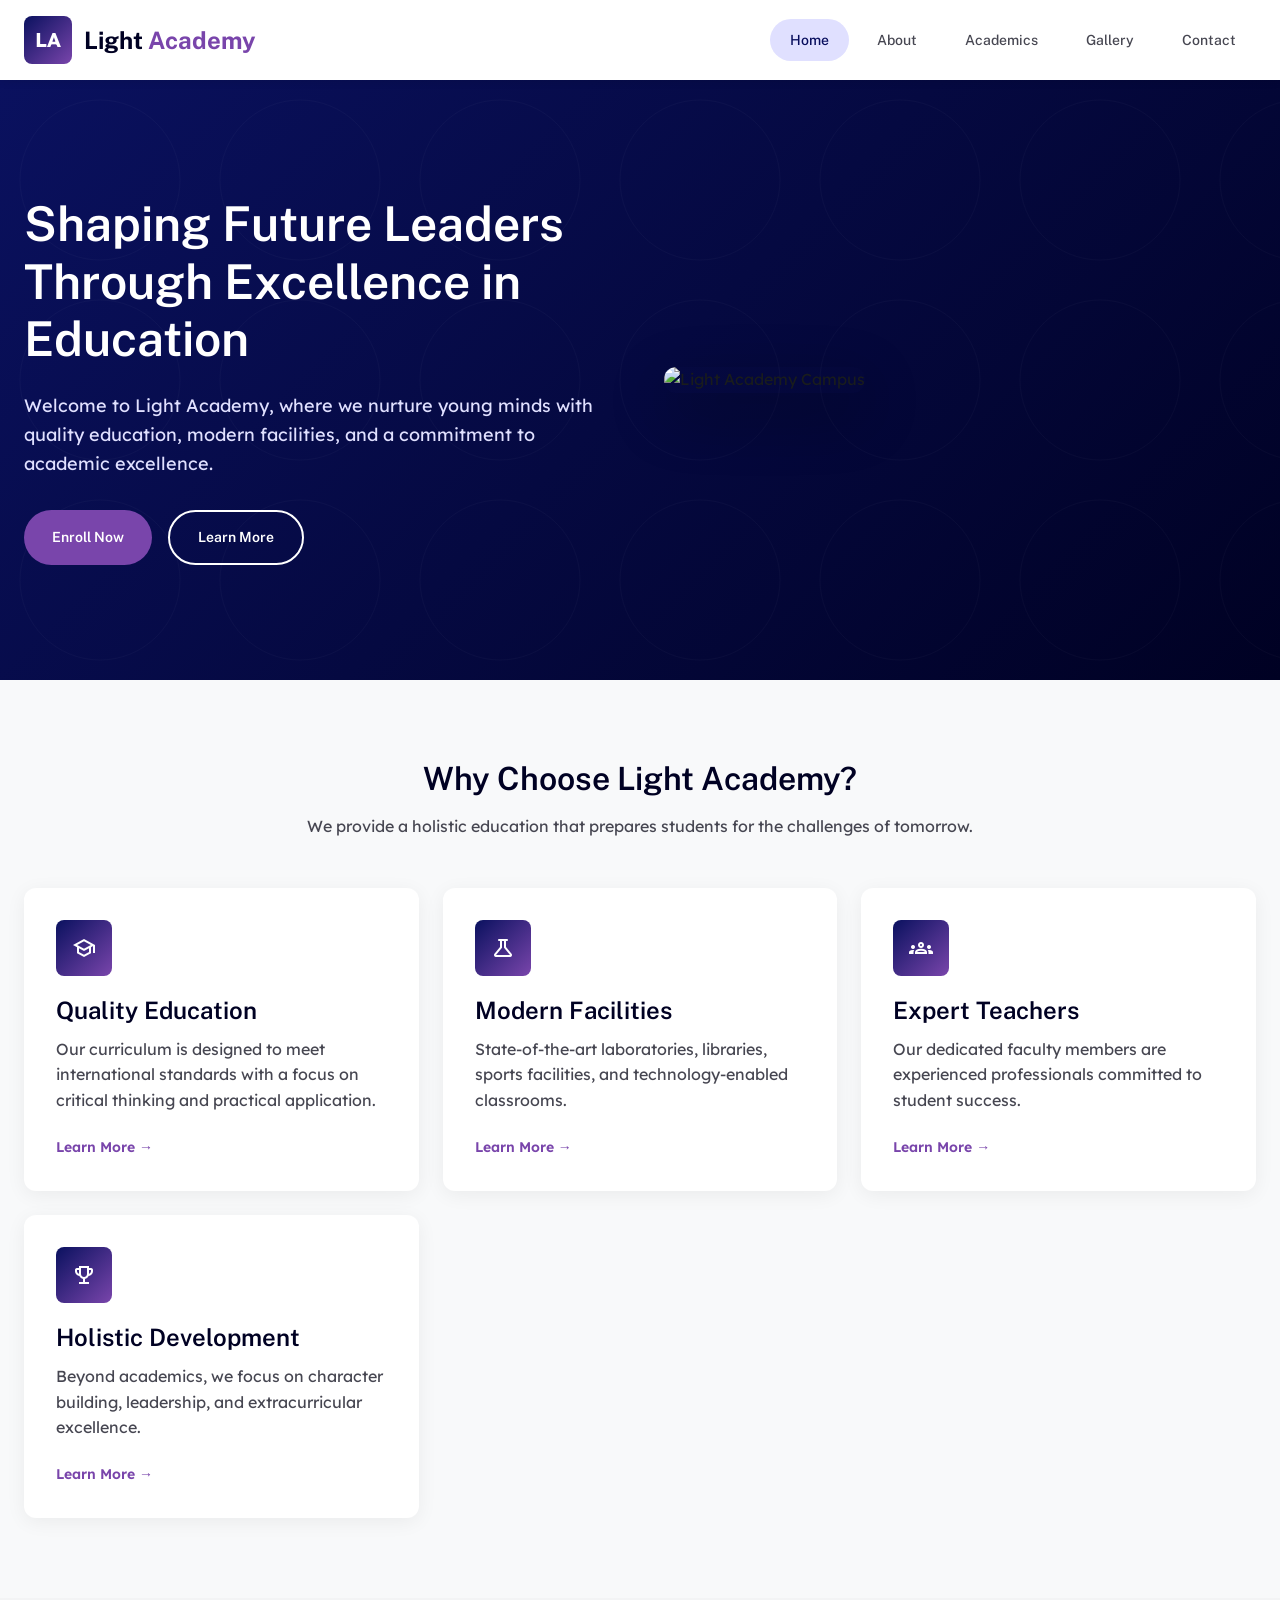
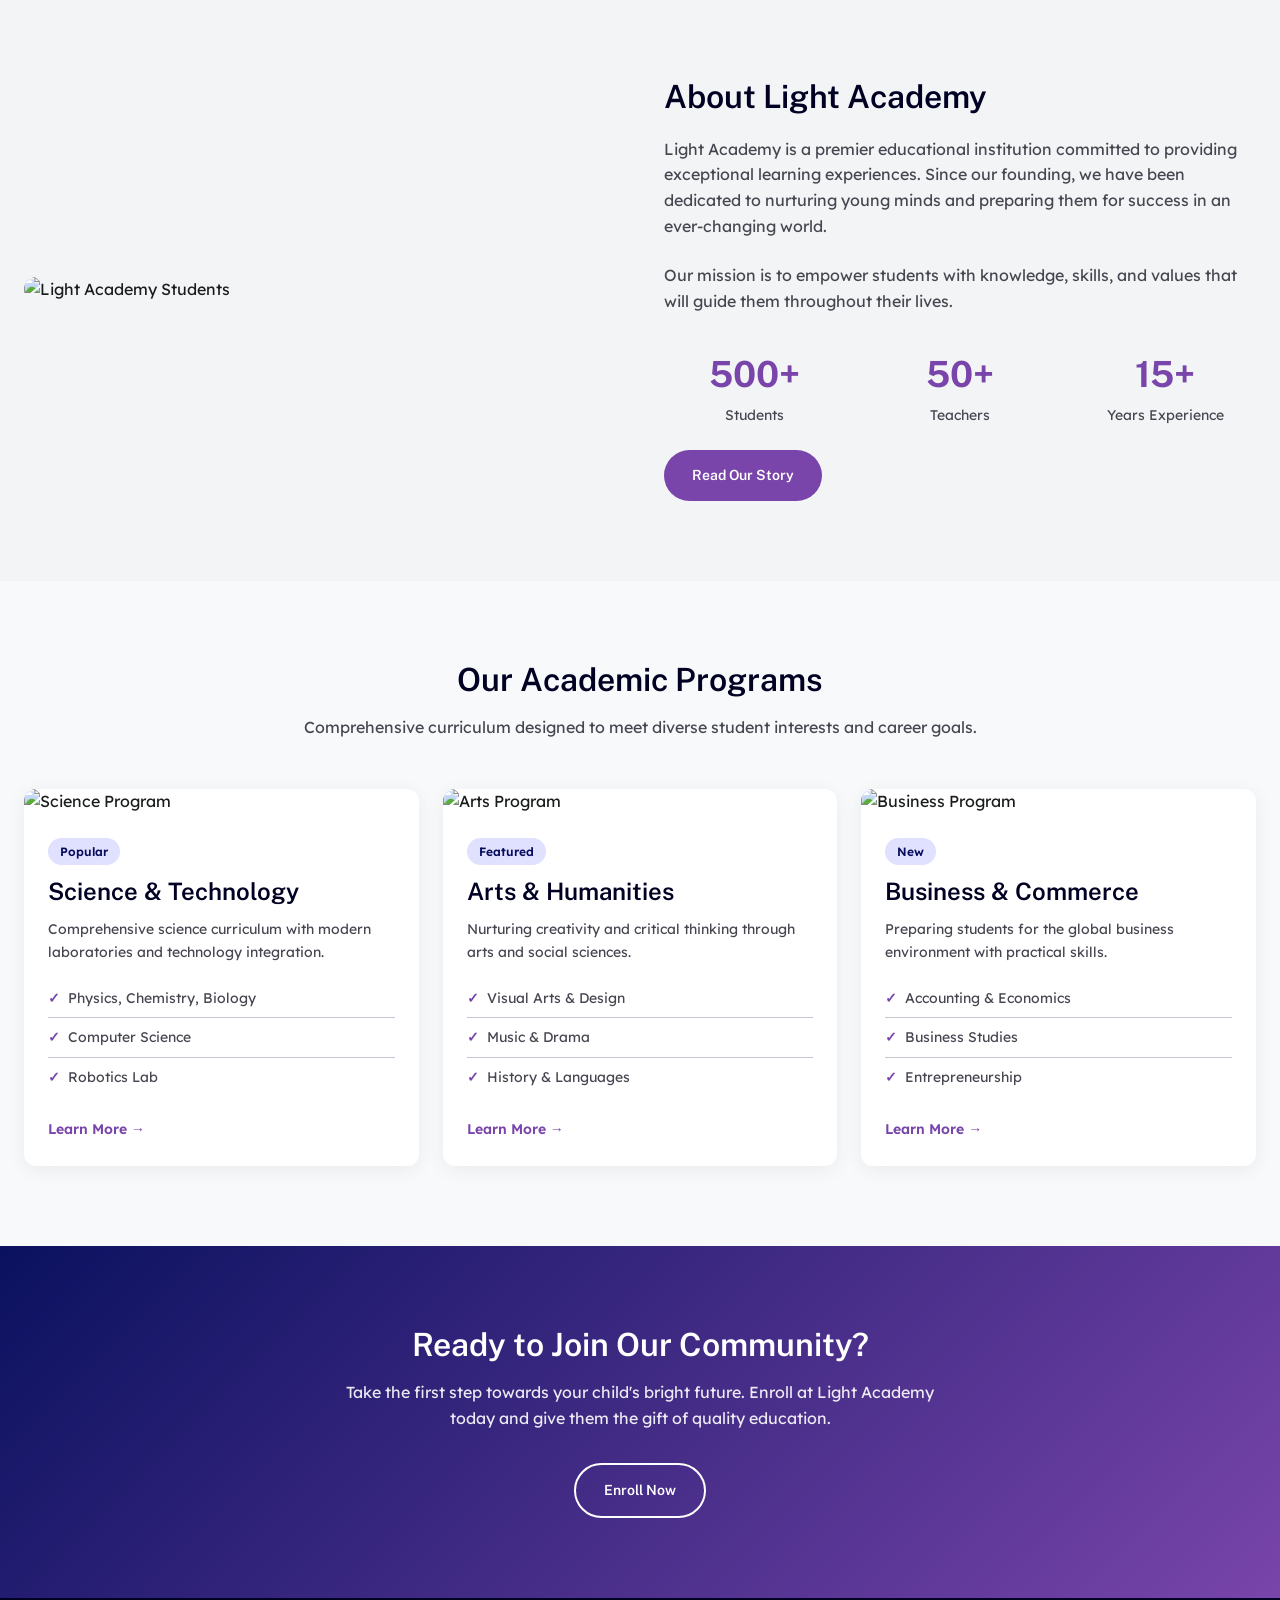
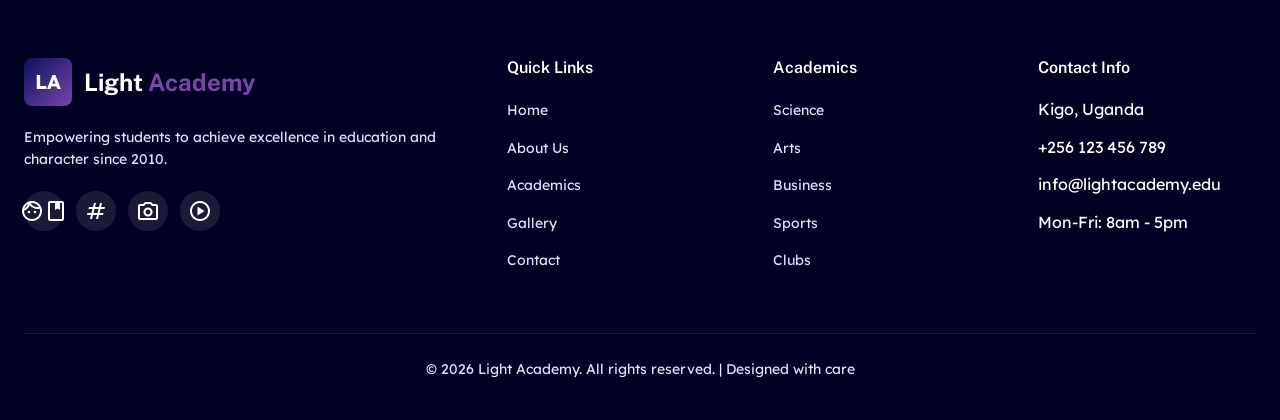
==== index.html @ 8215b7bc "Initial commit - Light Academy website" ====
<!DOCTYPE html>
<html lang="en">
<head>
    <meta charset="UTF-8">
    <meta name="viewport" content="width=device-width, initial-scale=1.0">
    <title>Light Academy - Home | Excellence in Education</title>
    <meta name="description" content="Light Academy - A premier secondary school providing quality education with modern facilities and expert teachers.">
    
    <!-- Fonts -->
    <link rel="preconnect" href="https://fonts.googleapis.com">
    <link rel="preconnect" href="https://fonts.gstatic.com" crossorigin>
    <link href="https://fonts.googleapis.com/css2?family=Public+Sans:wght@400;500;600;700;800;900&family=Lexend:wght@300;400;500;600&display=swap" rel="stylesheet">
    <link href="https://fonts.googleapis.com/css2?family=Material+Symbols+Outlined:wght,FILL@100..700,0..1&display=swap" rel="stylesheet">
    
    <!-- Styles -->
    <link rel="stylesheet" href="css/styles.css">
</head>
<body>
    <!-- Header -->
    <header class="header">
        <div class="header-container">
            <a href="index.html" class="logo">
                <div class="logo-icon">LA</div>
                <div class="logo-text">Light <span>Academy</span></div>
            </a>
            
            <nav>
                <ul class="nav-menu">
                    <li class="nav-item"><a href="index.html" class="nav-link active">Home</a></li>
                    <li class="nav-item"><a href="about.html" class="nav-link">About</a></li>
                    <li class="nav-item"><a href="academics.html" class="nav-link">Academics</a></li>
                    <li class="nav-item"><a href="gallery.html" class="nav-link">Gallery</a></li>
                    <li class="nav-item"><a href="contact.html" class="nav-link">Contact</a></li>
                </ul>
            </nav>
            
            <div class="menu-toggle">
                <span></span>
                <span></span>
                <span></span>
            </div>
        </div>
    </header>

    <!-- Hero Section -->
    <section class="hero">
        <div class="hero-content">
            <div class="hero-text">
                <h1>Shaping Future Leaders Through Excellence in Education</h1>
                <p>Welcome to Light Academy, where we nurture young minds with quality education, modern facilities, and a commitment to academic excellence.</p>
                <div class="hero-buttons">
                    <a href="contact.html" class="btn btn-primary">Enroll Now</a>
                    <a href="about.html" class="btn btn-secondary">Learn More</a>
                </div>
            </div>
            <div class="hero-image">
                <img src="https://images.unsplash.com/photo-1523050854058-8df90110c9f1?w=600&h=400&fit=crop" alt="Light Academy Campus">
            </div>
        </div>
    </section>

    <!-- Features Section -->
    <section class="section">
        <div class="container">
            <div class="section-header">
                <h2>Why Choose Light Academy?</h2>
                <p>We provide a holistic education that prepares students for the challenges of tomorrow.</p>
            </div>
            
            <div class="cards-grid">
                <div class="card">
                    <div class="card-icon">
                        <span class="material-symbols-outlined">school</span>
                    </div>
                    <h3>Quality Education</h3>
                    <p>Our curriculum is designed to meet international standards with a focus on critical thinking and practical application.</p>
                    <a href="about.html" class="card-link">Learn More →</a>
                </div>
                
                <div class="card">
                    <div class="card-icon">
                        <span class="material-symbols-outlined">science</span>
                    </div>
                    <h3>Modern Facilities</h3>
                    <p>State-of-the-art laboratories, libraries, sports facilities, and technology-enabled classrooms.</p>
                    <a href="about.html" class="card-link">Learn More →</a>
                </div>
                
                <div class="card">
                    <div class="card-icon">
                        <span class="material-symbols-outlined">groups</span>
                    </div>
                    <h3>Expert Teachers</h3>
                    <p>Our dedicated faculty members are experienced professionals committed to student success.</p>
                    <a href="about.html" class="card-link">Learn More →</a>
                </div>
                
                <div class="card">
                    <div class="card-icon">
                        <span class="material-symbols-outlined">emoji_events</span>
                    </div>
                    <h3>Holistic Development</h3>
                    <p>Beyond academics, we focus on character building, leadership, and extracurricular excellence.</p>
                    <a href="academics.html" class="card-link">Learn More →</a>
                </div>
            </div>
        </div>
    </section>

    <!-- About Preview Section -->
    <section class="section about-section">
        <div class="container">
            <div class="about-grid">
                <div class="about-image">
                    <img src="https://images.unsplash.com/photo-1562774053-701939374585?w=500&h=400&fit=crop" alt="Light Academy Students">
                </div>
                <div class="about-content">
                    <h2>About Light Academy</h2>
                    <p>Light Academy is a premier educational institution committed to providing exceptional learning experiences. Since our founding, we have been dedicated to nurturing young minds and preparing them for success in an ever-changing world.</p>
                    <p>Our mission is to empower students with knowledge, skills, and values that will guide them throughout their lives.</p>
                    
                    <div class="stats-grid">
                        <div class="stat-item">
                            <div class="stat-number">500+</div>
                            <div class="stat-label">Students</div>
                        </div>
                        <div class="stat-item">
                            <div class="stat-number">50+</div>
                            <div class="stat-label">Teachers</div>
                        </div>
                        <div class="stat-item">
                            <div class="stat-number">15+</div>
                            <div class="stat-label">Years Experience</div>
                        </div>
                    </div>
                    
                    <a href="about.html" class="btn btn-primary" style="margin-top: 24px;">Read Our Story</a>
                </div>
            </div>
        </div>
    </section>

    <!-- Programs Preview -->
    <section class="section">
        <div class="container">
            <div class="section-header">
                <h2>Our Academic Programs</h2>
                <p>Comprehensive curriculum designed to meet diverse student interests and career goals.</p>
            </div>
            
            <div class="programs-grid">
                <div class="program-card">
                    <img src="https://images.unsplash.com/photo-1532094349884-543bc11b234d?w=400&h=200&fit=crop" alt="Science Program" class="program-image">
                    <div class="program-content">
                        <span class="program-tag">Popular</span>
                        <h3>Science & Technology</h3>
                        <p>Comprehensive science curriculum with modern laboratories and technology integration.</p>
                        <ul class="program-features">
                            <li>Physics, Chemistry, Biology</li>
                            <li>Computer Science</li>
                            <li>Robotics Lab</li>
                        </ul>
                        <a href="academics.html" class="card-link">Learn More →</a>
                    </div>
                </div>
                
                <div class="program-card">
                    <img src="https://images.unsplash.com/photo-1460661419201-fd4cecdf8a8b?w=400&h=200&fit=crop" alt="Arts Program" class="program-image">
                    <div class="program-content">
                        <span class="program-tag">Featured</span>
                        <h3>Arts & Humanities</h3>
                        <p>Nurturing creativity and critical thinking through arts and social sciences.</p>
                        <ul class="program-features">
                            <li>Visual Arts & Design</li>
                            <li>Music & Drama</li>
                            <li>History & Languages</li>
                        </ul>
                        <a href="academics.html" class="card-link">Learn More →</a>
                    </div>
                </div>
                
                <div class="program-card">
                    <img src="https://images.unsplash.com/photo-1554224155-6726b3ff858f?w=400&h=200&fit=crop" alt="Business Program" class="program-image">
                    <div class="program-content">
                        <span class="program-tag">New</span>
                        <h3>Business & Commerce</h3>
                        <p>Preparing students for the global business environment with practical skills.</p>
                        <ul class="program-features">
                            <li>Accounting & Economics</li>
                            <li>Business Studies</li>
                            <li>Entrepreneurship</li>
                        </ul>
                        <a href="academics.html" class="card-link">Learn More →</a>
                    </div>
                </div>
            </div>
        </div>
    </section>

    <!-- Call to Action -->
    <section class="section" style="background: linear-gradient(135deg, #0a115f, #7945ab); color: white;">
        <div class="container" style="text-align: center;">
            <h2 style="color: white; margin-bottom: 16px;">Ready to Join Our Community?</h2>
            <p style="color: rgba(255,255,255,0.9); max-width: 600px; margin: 0 auto 32px;">Take the first step towards your child's bright future. Enroll at Light Academy today and give them the gift of quality education.</p>
            <a href="contact.html" class="btn btn-secondary" style="border-color: white; color: white;">Enroll Now</a>
        </div>
    </section>

    <!-- Footer -->
    <footer class="footer">
        <div class="footer-grid">
            <div class="footer-brand">
                <div class="logo">
                    <div class="logo-icon">LA</div>
                    <div class="logo-text">Light <span>Academy</span></div>
                </div>
                <p>Empowering students to achieve excellence in education and character since 2010.</p>
                <div class="social-links">
                    <a href="#" class="social-link" aria-label="Facebook">
                        <span class="material-symbols-outlined">facebook</span>
                    </a>
                    <a href="#" class="social-link" aria-label="Twitter">
                        <span class="material-symbols-outlined">tag</span>
                    </a>
                    <a href="#" class="social-link" aria-label="Instagram">
                        <span class="material-symbols-outlined">photo_camera</span>
                    </a>
                    <a href="#" class="social-link" aria-label="YouTube">
                        <span class="material-symbols-outlined">play_circle</span>
                    </a>
                </div>
            </div>
            
            <div class="footer-column">
                <h4>Quick Links</h4>
                <ul class="footer-links">
                    <li><a href="index.html">Home</a></li>
                    <li><a href="about.html">About Us</a></li>
                    <li><a href="academics.html">Academics</a></li>
                    <li><a href="gallery.html">Gallery</a></li>
                    <li><a href="contact.html">Contact</a></li>
                </ul>
            </div>
            
            <div class="footer-column">
                <h4>Academics</h4>
                <ul class="footer-links">
                    <li><a href="academics.html">Science</a></li>
                    <li><a href="academics.html">Arts</a></li>
                    <li><a href="academics.html">Business</a></li>
                    <li><a href="academics.html">Sports</a></li>
                    <li><a href="academics.html">Clubs</a></li>
                </ul>
            </div>
            
            <div class="footer-column">
                <h4>Contact Info</h4>
                <ul class="footer-links">
                    <li>Kigo, Uganda</li>
                    <li>+256 123 456 789</li>
                    <li>info@lightacademy.edu</li>
                    <li>Mon-Fri: 8am - 5pm</li>
                </ul>
            </div>
        </div>
        
        <div class="footer-bottom">
            <p>&copy; 2026 Light Academy. All rights reserved. | Designed with care</p>
        </div>
    </footer>

    <!-- JavaScript -->
    <script src="js/script.js"></script>
</body>
</html>
---- css/styles.css ----
/* ========================================
   LIGHT ACADEMY - Main Stylesheet
   ======================================== */

/* CSS Variables - Based on your design system */
:root {
    /* Colors from your UI */
    --primary: #000123;
    --primary-container: #0a115f;
    --primary-fixed: #e0e0ff;
    --on-primary: #ffffff;
    --on-primary-fixed: #070d5d;
    --on-primary-container: #787fcd;
    
    --secondary: #7945ab;
    --secondary-container: #ca93ff;
    --secondary-fixed: #f0dbff;
    --on-secondary: #ffffff;
    --on-secondary-container: #582289;
    
    --tertiary: #130000;
    --tertiary-container: #460000;
    --tertiary-fixed: #ffdad4;
    --on-tertiary: #ffffff;
    
    --background: #f8f9fa;
    --surface: #f8f9fa;
    --surface-container: #edeeef;
    --surface-container-low: #f3f4f5;
    --surface-container-high: #e7e8e9;
    --surface-bright: #f8f9fa;
    --surface-dim: #d9dadb;
    --surface-lowest: #ffffff;
    
    --on-background: #191c1d;
    --on-surface: #191c1d;
    --on-surface-variant: #464651;
    
    --error: #ba1a1a;
    --error-container: #ffdad6;
    --on-error: #ffffff;
    --on-error-container: #93000a;
    
    --outline: #767682;
    --outline-variant: #c7c5d2;
    
    --inverse-surface: #2e3132;
    --inverse-on-surface: #f0f1f2;
    --inverse-primary: #bdc2ff;
    
    /* Spacing */
    --spacing-xs: 4px;
    --spacing-sm: 12px;
    --spacing-md: 24px;
    --spacing-lg: 48px;
    --spacing-xl: 80px;
    
    /* Border Radius */
    --radius-sm: 0.25rem;
    --radius-md: 0.5rem;
    --radius-lg: 0.75rem;
    --radius-full: 9999px;
    
    /* Fonts */
    --font-headline: 'Public Sans', sans-serif;
    --font-body: 'Lexend', sans-serif;
}

/* Reset & Base Styles */
* {
    margin: 0;
    padding: 0;
    box-sizing: border-box;
}

html {
    scroll-behavior: smooth;
}

body {
    font-family: var(--font-body);
    background-color: var(--background);
    color: var(--on-surface);
    line-height: 1.6;
    min-height: 100vh;
}

/* Typography */
h1, h2, h3, h4, h5, h6 {
    font-family: var(--font-headline);
    font-weight: 600;
    line-height: 1.2;
}

h1 { font-size: 48px; }
h2 { font-size: 32px; }
h3 { font-size: 24px; }
h4 { font-size: 20px; }

p { margin-bottom: 16px; }

a {
    text-decoration: none;
    color: inherit;
    transition: color 0.3s ease;
}

/* ========================================
   HEADER & NAVIGATION
   ======================================== */
.header {
    background-color: var(--surface-lowest);
    box-shadow: 0 2px 8px rgba(0, 0, 0, 0.08);
    position: sticky;
    top: 0;
    z-index: 1000;
}

.header-container {
    max-width: 1280px;
    margin: 0 auto;
    padding: 16px 24px;
    display: flex;
    justify-content: space-between;
    align-items: center;
}

.logo {
    display: flex;
    align-items: center;
    gap: 12px;
}

.logo-icon {
    width: 48px;
    height: 48px;
    background: linear-gradient(135deg, var(--primary-container), var(--secondary));
    border-radius: var(--radius-md);
    display: flex;
    align-items: center;
    justify-content: center;
    color: white;
    font-weight: 700;
    font-size: 20px;
}

.logo-text {
    font-family: var(--font-headline);
    font-size: 24px;
    font-weight: 700;
    color: var(--primary);
}

.logo-text span {
    color: var(--secondary);
}

/* Navigation */
.nav-menu {
    display: flex;
    align-items: center;
    gap: 8px;
    list-style: none;
}

.nav-item {
    position: relative;
}

.nav-link {
    display: block;
    padding: 10px 20px;
    font-family: var(--font-headline);
    font-size: 14px;
    font-weight: 500;
    color: var(--on-surface-variant);
    border-radius: var(--radius-full);
    transition: all 0.3s ease;
}

.nav-link:hover,
.nav-link.active {
    background-color: var(--primary-fixed);
    color: var(--on-primary-fixed);
}

/* Mobile Menu Toggle */
.menu-toggle {
    display: none;
    flex-direction: column;
    gap: 5px;
    cursor: pointer;
    padding: 8px;
}

.menu-toggle span {
    width: 24px;
    height: 2px;
    background-color: var(--on-surface);
    transition: all 0.3s ease;
}

/* ========================================
   HERO SECTION
   ======================================== */
.hero {
    position: relative;
    min-height: 600px;
    display: flex;
    align-items: center;
    background: linear-gradient(135deg, var(--primary-container) 0%, var(--primary) 100%);
    overflow: hidden;
}

.hero::before {
    content: '';
    position: absolute;
    top: 0;
    left: 0;
    right: 0;
    bottom: 0;
    background: url('data:image/svg+xml,<svg xmlns="http://www.w3.org/2000/svg" viewBox="0 0 100 100"><circle cx="50" cy="50" r="40" fill="none" stroke="rgba(255,255,255,0.05)" stroke-width="0.5"/></svg>') repeat;
    background-size: 200px 200px;
    opacity: 0.5;
}

.hero-content {
    position: relative;
    z-index: 1;
    max-width: 1280px;
    margin: 0 auto;
    padding: 80px 24px;
    display: grid;
    grid-template-columns: 1fr 1fr;
    gap: 48px;
    align-items: center;
}

.hero-text h1 {
    color: white;
    margin-bottom: 24px;
    animation: fadeInUp 0.8s ease;
}

.hero-text p {
    color: var(--primary-fixed);
    font-size: 18px;
    margin-bottom: 32px;
    animation: fadeInUp 0.8s ease 0.2s both;
}

.hero-buttons {
    display: flex;
    gap: 16px;
    animation: fadeInUp 0.8s ease 0.4s both;
}

.hero-image {
    position: relative;
    animation: fadeInRight 0.8s ease 0.3s both;
}

.hero-image img {
    width: 100%;
    border-radius: var(--radius-lg);
    box-shadow: 0 20px 60px rgba(0, 0, 0, 0.3);
}

/* Buttons */
.btn {
    display: inline-flex;
    align-items: center;
    justify-content: center;
    gap: 8px;
    padding: 14px 28px;
    font-family: var(--font-headline);
    font-size: 14px;
    font-weight: 600;
    border-radius: var(--radius-full);
    cursor: pointer;
    transition: all 0.3s ease;
    border: none;
}

.btn-primary {
    background-color: var(--secondary);
    color: var(--on-secondary);
}

.btn-primary:hover {
    background-color: var(--on-secondary-container);
    transform: translateY(-2px);
    box-shadow: 0 8px 20px rgba(121, 69, 171, 0.4);
}

.btn-secondary {
    background-color: transparent;
    color: white;
    border: 2px solid white;
}

.btn-secondary:hover {
    background-color: white;
    color: var(--primary);
}

/* ========================================
   SECTIONS
   ======================================== */
.section {
    padding: 80px 24px;
}

.section-header {
    text-align: center;
    max-width: 700px;
    margin: 0 auto 48px;
}

.section-header h2 {
    color: var(--primary);
    margin-bottom: 16px;
}

.section-header p {
    color: var(--on-surface-variant);
    font-size: 16px;
}

.container {
    max-width: 1280px;
    margin: 0 auto;
}

/* ========================================
   CARDS
   ======================================== */
.cards-grid {
    display: grid;
    grid-template-columns: repeat(auto-fit, minmax(300px, 1fr));
    gap: 24px;
}

.card {
    background-color: var(--surface-lowest);
    border-radius: var(--radius-lg);
    padding: 32px;
    box-shadow: 0 4px 20px rgba(0, 0, 0, 0.06);
    transition: all 0.3s ease;
}

.card:hover {
    transform: translateY(-8px);
    box-shadow: 0 12px 40px rgba(0, 0, 0, 0.12);
}

.card-icon {
    width: 56px;
    height: 56px;
    background: linear-gradient(135deg, var(--primary-container), var(--secondary));
    border-radius: var(--radius-md);
    display: flex;
    align-items: center;
    justify-content: center;
    margin-bottom: 20px;
    color: white;
    font-size: 24px;
}

.card h3 {
    color: var(--primary);
    margin-bottom: 12px;
}

.card p {
    color: var(--on-surface-variant);
    margin-bottom: 20px;
}

.card-link {
    display: inline-flex;
    align-items: center;
    gap: 8px;
    color: var(--secondary);
    font-weight: 600;
    font-size: 14px;
}

.card-link:hover {
    gap: 12px;
}

/* ========================================
   ABOUT SECTION
   ======================================== */
.about-section {
    background-color: var(--surface-container-low);
}

.about-grid {
    display: grid;
    grid-template-columns: 1fr 1fr;
    gap: 48px;
    align-items: center;
}

.about-image {
    position: relative;
}

.about-image img {
    width: 100%;
    border-radius: var(--radius-lg);
}

.about-image::after {
    content: '';
    position: absolute;
    top: 20px;
    left: 20px;
    right: -20px;
    bottom: -20px;
    border: 3px solid var(--secondary);
    border-radius: var(--radius-lg);
    z-index: -1;
}

.about-content h2 {
    color: var(--primary);
    margin-bottom: 20px;
}

.about-content p {
    color: var(--on-surface-variant);
    margin-bottom: 24px;
}

.stats-grid {
    display: grid;
    grid-template-columns: repeat(3, 1fr);
    gap: 24px;
    margin-top: 32px;
}

.stat-item {
    text-align: center;
}

.stat-number {
    font-family: var(--font-headline);
    font-size: 36px;
    font-weight: 700;
    color: var(--secondary);
}

.stat-label {
    font-size: 14px;
    color: var(--on-surface-variant);
}

/* ========================================
   ACADEMICS / PROGRAMS
   ======================================== */
.programs-grid {
    display: grid;
    grid-template-columns: repeat(auto-fit, minmax(350px, 1fr));
    gap: 24px;
}

.program-card {
    background-color: var(--surface-lowest);
    border-radius: var(--radius-lg);
    overflow: hidden;
    box-shadow: 0 4px 20px rgba(0, 0, 0, 0.06);
    transition: all 0.3s ease;
}

.program-card:hover {
    transform: translateY(-8px);
    box-shadow: 0 12px 40px rgba(0, 0, 0, 0.12);
}

.program-image {
    width: 100%;
    height: 200px;
    object-fit: cover;
}

.program-content {
    padding: 24px;
}

.program-tag {
    display: inline-block;
    padding: 4px 12px;
    background-color: var(--primary-fixed);
    color: var(--on-primary-fixed);
    font-size: 12px;
    font-weight: 600;
    border-radius: var(--radius-full);
    margin-bottom: 12px;
}

.program-content h3 {
    color: var(--primary);
    margin-bottom: 12px;
}

.program-content p {
    color: var(--on-surface-variant);
    font-size: 14px;
    margin-bottom: 16px;
}

.program-features {
    list-style: none;
    margin-bottom: 20px;
}

.program-features li {
    display: flex;
    align-items: center;
    gap: 8px;
    padding: 8px 0;
    font-size: 14px;
    color: var(--on-surface-variant);
    border-bottom: 1px solid var(--outline-variant);
}

.program-features li:last-child {
    border-bottom: none;
}

.program-features li::before {
    content: '✓';
    color: var(--secondary);
    font-weight: 700;
}

/* ========================================
   GALLERY
   ======================================== */
.gallery-grid {
    display: grid;
    grid-template-columns: repeat(auto-fill, minmax(280px, 1fr));
    gap: 16px;
}

.gallery-item {
    position: relative;
    overflow: hidden;
    border-radius: var(--radius-md);
    aspect-ratio: 4/3;
    cursor: pointer;
}

.gallery-item img {
    width: 100%;
    height: 100%;
    object-fit: cover;
    transition: transform 0.5s ease;
}

.gallery-item:hover img {
    transform: scale(1.1);
}

.gallery-overlay {
    position: absolute;
    bottom: 0;
    left: 0;
    right: 0;
    padding: 20px;
    background: linear-gradient(transparent, rgba(0, 0, 0, 0.8));
    color: white;
    transform: translateY(100%);
    transition: transform 0.3s ease;
}

.gallery-item:hover .gallery-overlay {
    transform: translateY(0);
}

/* Gallery Slideshow */
.slideshow-container {
    position: relative;
    max-width: 900px;
    margin: 0 auto 48px;
    border-radius: var(--radius-lg);
    overflow: hidden;
}

.slide {
    display: none;
    animation: fade 0.5s ease;
}

.slide.active {
    display: block;
}

.slide img {
    width: 100%;
    height: 500px;
    object-fit: cover;
}

.slide-caption {
    position: absolute;
    bottom: 0;
    left: 0;
    right: 0;
    padding: 24px;
    background: linear-gradient(transparent, rgba(0, 0, 0, 0.8));
    color: white;
}

.slideshow-nav {
    position: absolute;
    top: 50%;
    transform: translateY(-50%);
    width: 48px;
    height: 48px;
    background-color: rgba(255, 255, 255, 0.9);
    border: none;
    border-radius: 50%;
    cursor: pointer;
    display: flex;
    align-items: center;
    justify-content: center;
    font-size: 24px;
    transition: all 0.3s ease;
}

.slideshow-nav:hover {
    background-color: white;
    transform: translateY(-50%) scale(1.1);
}

.slideshow-nav.prev { left: 16px; }
.slideshow-nav.next { right: 16px; }

.slideshow-dots {
    display: flex;
    justify-content: center;
    gap: 8px;
    margin-top: 16px;
}

.dot {
    width: 12px;
    height: 12px;
    background-color: var(--outline);
    border-radius: 50%;
    cursor: pointer;
    transition: all 0.3s ease;
}

.dot.active,
.dot:hover {
    background-color: var(--secondary);
    transform: scale(1.2);
}

/* ========================================
   CONTACT / REGISTRATION FORM
   ======================================== */
.contact-section {
    background-color: var(--surface-container-low);
}

.contact-grid {
    display: grid;
    grid-template-columns: 1fr 1.5fr;
    gap: 48px;
}

.contact-info {
    background-color: var(--surface-lowest);
    padding: 32px;
    border-radius: var(--radius-lg);
    box-shadow: 0 4px 20px rgba(0, 0, 0, 0.06);
}

.contact-info h3 {
    color: var(--primary);
    margin-bottom: 24px;
}

.info-item {
    display: flex;
    align-items: flex-start;
    gap: 16px;
    margin-bottom: 24px;
}

.info-icon {
    width: 48px;
    height: 48px;
    background-color: var(--primary-fixed);
    border-radius: var(--radius-md);
    display: flex;
    align-items: center;
    justify-content: center;
    color: var(--on-primary-fixed);
    font-size: 20px;
    flex-shrink: 0;
}

.info-content h4 {
    color: var(--primary);
    margin-bottom: 4px;
}

.info-content p {
    color: var(--on-surface-variant);
    font-size: 14px;
    margin: 0;
}

/* Form Styles */
.form-container {
    background-color: var(--surface-lowest);
    padding: 40px;
    border-radius: var(--radius-lg);
    box-shadow: 0 4px 20px rgba(0, 0, 0, 0.06);
}

.form-container h3 {
    color: var(--primary);
    margin-bottom: 8px;
}

.form-subtitle {
    color: var(--on-surface-variant);
    margin-bottom: 32px;
}

.form-group {
    margin-bottom: 24px;
}

.form-row {
    display: grid;
    grid-template-columns: 1fr 1fr;
    gap: 16px;
}

.form-label {
    display: block;
    font-family: var(--font-headline);
    font-size: 14px;
    font-weight: 500;
    color: var(--on-surface);
    margin-bottom: 8px;
}

.form-label .required {
    color: var(--error);
}

.form-input,
.form-select,
.form-textarea {
    width: 100%;
    padding: 14px 16px;
    font-family: var(--font-body);
    font-size: 14px;
    color: var(--on-surface);
    background-color: var(--surface);
    border: 2px solid var(--outline-variant);
    border-radius: var(--radius-md);
    transition: all 0.3s ease;
}

.form-input:focus,
.form-select:focus,
.form-textarea:focus {
    outline: none;
    border-color: var(--secondary);
    box-shadow: 0 0 0 4px rgba(121, 69, 171, 0.1);
}

.form-input.error,
.form-select.error,
.form-textarea.error {
    border-color: var(--error);
}

.form-textarea {
    min-height: 120px;
    resize: vertical;
}

.form-error {
    display: none;
    color: var(--error);
    font-size: 12px;
    margin-top: 6px;
}

.form-group.has-error .form-error {
    display: block;
}

.form-checkbox {
    display: flex;
    align-items: flex-start;
    gap: 12px;
}

.form-checkbox input {
    width: 20px;
    height: 20px;
    margin-top: 2px;
    accent-color: var(--secondary);
}

.form-checkbox label {
    font-size: 14px;
    color: var(--on-surface-variant);
}

.form-submit {
    width: 100%;
    padding: 16px;
    font-size: 16px;
}

/* Form Success Message */
.form-success {
    display: none;
    padding: 20px;
    background-color: #d4edda;
    border: 1px solid #c3e6cb;
    border-radius: var(--radius-md);
    color: #155724;
    text-align: center;
    margin-top: 16px;
}

.form-success.show {
    display: block;
}

/* ========================================
   FOOTER
   ======================================== */
.footer {
    background-color: var(--primary);
    color: white;
    padding: 60px 24px 24px;
}

.footer-grid {
    display: grid;
    grid-template-columns: 2fr 1fr 1fr 1fr;
    gap: 48px;
    max-width: 1280px;
    margin: 0 auto 48px;
}

.footer-brand .logo {
    margin-bottom: 20px;
}

.footer-brand .logo-text {
    color: white;
}

.footer-brand p {
    color: var(--primary-fixed);
    font-size: 14px;
    margin-bottom: 20px;
}

.social-links {
    display: flex;
    gap: 12px;
}

.social-link {
    width: 40px;
    height: 40px;
    background-color: rgba(255, 255, 255, 0.1);
    border-radius: 50%;
    display: flex;
    align-items: center;
    justify-content: center;
    transition: all 0.3s ease;
}

.social-link:hover {
    background-color: var(--secondary);
    transform: translateY(-4px);
}

.footer-column h4 {
    color: white;
    margin-bottom: 20px;
    font-size: 16px;
}

.footer-links {
    list-style: none;
}

.footer-links li {
    margin-bottom: 12px;
}

.footer-links a {
    color: var(--primary-fixed);
    font-size: 14px;
    transition: all 0.3s ease;
}

.footer-links a:hover {
    color: white;
    padding-left: 8px;
}

.footer-bottom {
    border-top: 1px solid rgba(255, 255, 255, 0.1);
    padding-top: 24px;
    text-align: center;
    color: var(--primary-fixed);
    font-size: 14px;
}

/* ========================================
   ANIMATIONS
   ======================================== */
@keyframes fadeInUp {
    from {
        opacity: 0;
        transform: translateY(30px);
    }
    to {
        opacity: 1;
        transform: translateY(0);
    }
}

@keyframes fadeInRight {
    from {
        opacity: 0;
        transform: translateX(30px);
    }
    to {
        opacity: 1;
        transform: translateX(0);
    }
}

@keyframes fade {
    from { opacity: 0.4; }
    to { opacity: 1; }
}

/* ========================================
   RESPONSIVE DESIGN
   ======================================== */
@media (max-width: 1024px) {
    .hero-content {
        grid-template-columns: 1fr;
        text-align: center;
    }
    
    .hero-buttons {
        justify-content: center;
    }
    
    .hero-image {
        max-width: 500px;
        margin: 0 auto;
    }
    
    .about-grid,
    .contact-grid {
        grid-template-columns: 1fr;
    }
    
    .footer-grid {
        grid-template-columns: 1fr 1fr;
    }
}

@media (max-width: 768px) {
    h1 { font-size: 36px; }
    h2 { font-size: 28px; }
    
    .menu-toggle {
        display: flex;
    }
    
    .nav-menu {
        position: fixed;
        top: 80px;
        left: 0;
        right: 0;
        background-color: var(--surface-lowest);
        flex-direction: column;
        padding: 24px;
        box-shadow: 0 8px 20px rgba(0, 0, 0, 0.1);
        transform: translateY(-150%);
        opacity: 0;
        transition: all 0.3s ease;
    }
    
    .nav-menu.active {
        transform: translateY(0);
        opacity: 1;
    }
    
    .nav-link {
        width: 100%;
        text-align: center;
    }
    
    .hero {
        min-height: auto;
        padding: 40px 0;
    }
    
    .section {
        padding: 60px 16px;
    }
    
    .stats-grid {
        grid-template-columns: 1fr;
        gap: 16px;
    }
    
    .form-row {
        grid-template-columns: 1fr;
    }
    
    .footer-grid {
        grid-template-columns: 1fr;
        text-align: center;
    }
    
    .social-links {
        justify-content: center;
    }
}

@media (max-width: 480px) {
    .hero-buttons {
        flex-direction: column;
    }
    
    .btn {
        width: 100%;
    }
    
    .cards-grid,
    .programs-grid {
        grid-template-columns: 1fr;
    }
}
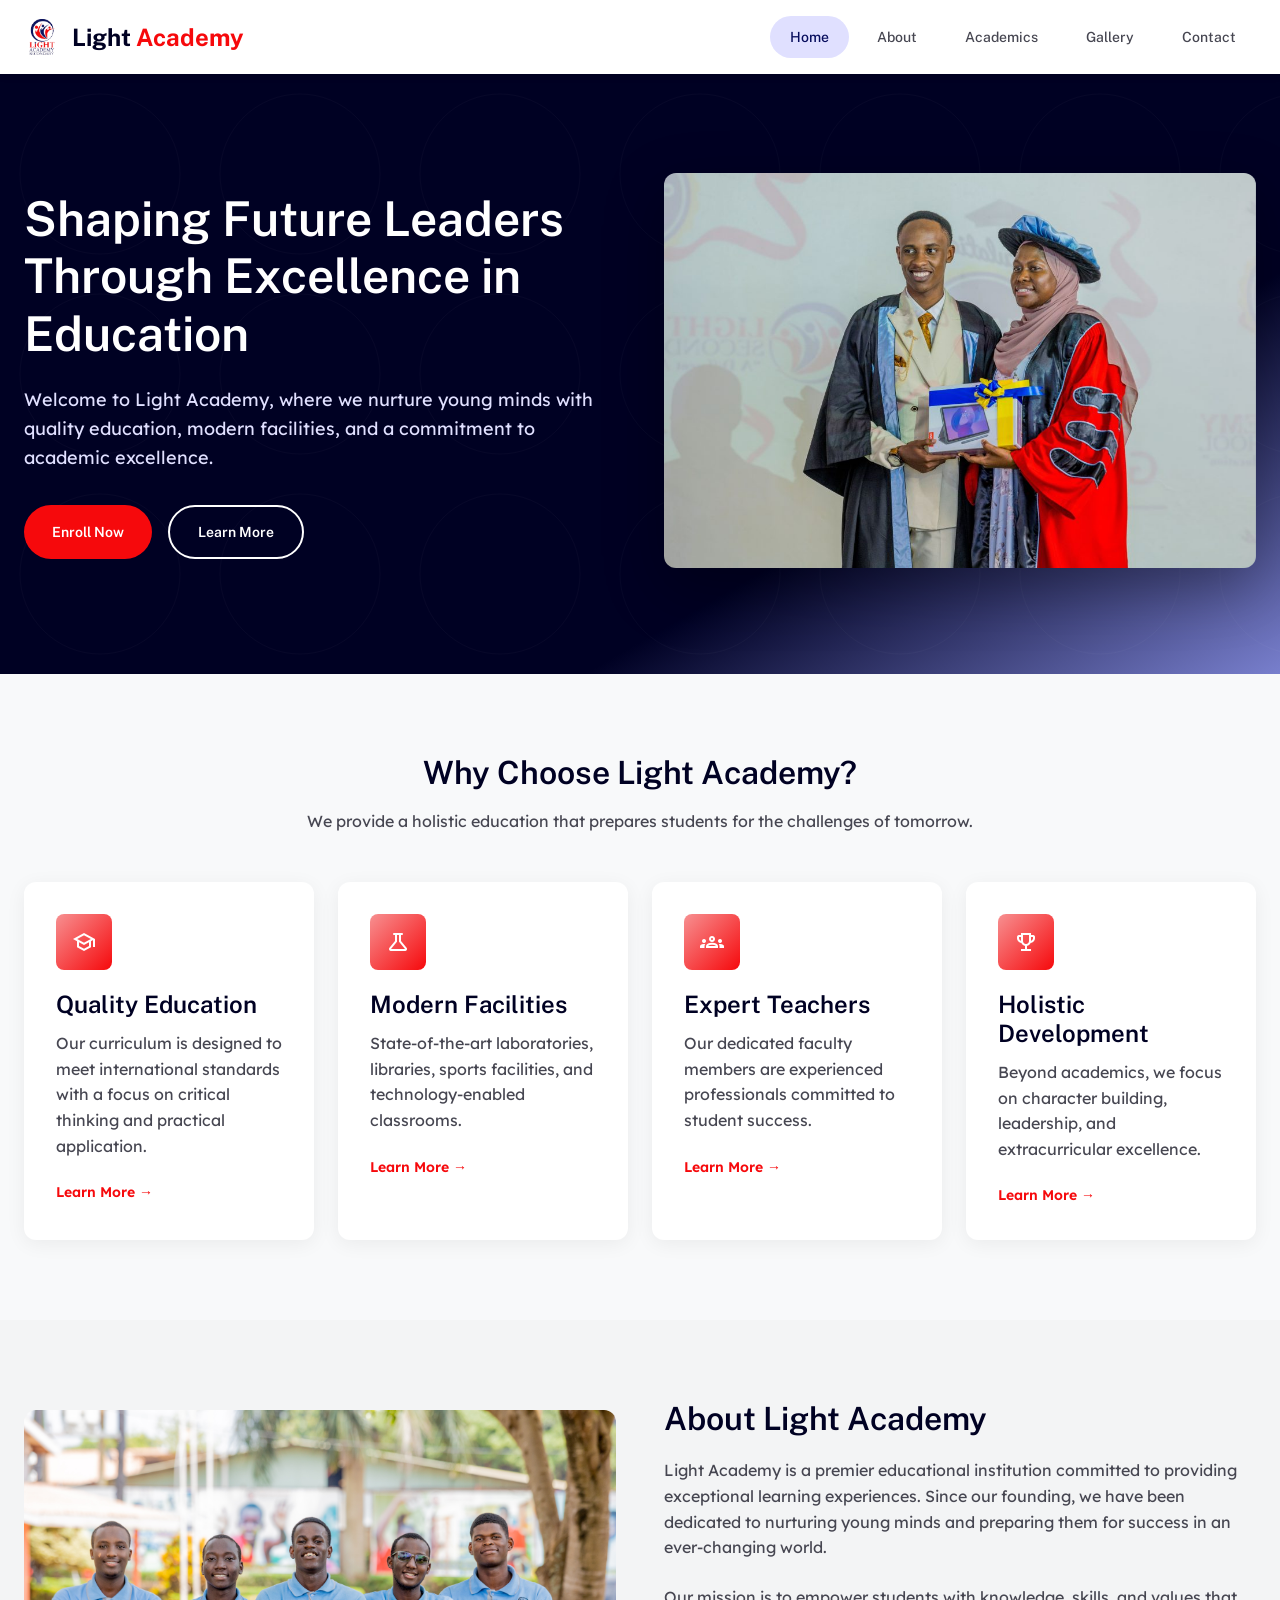
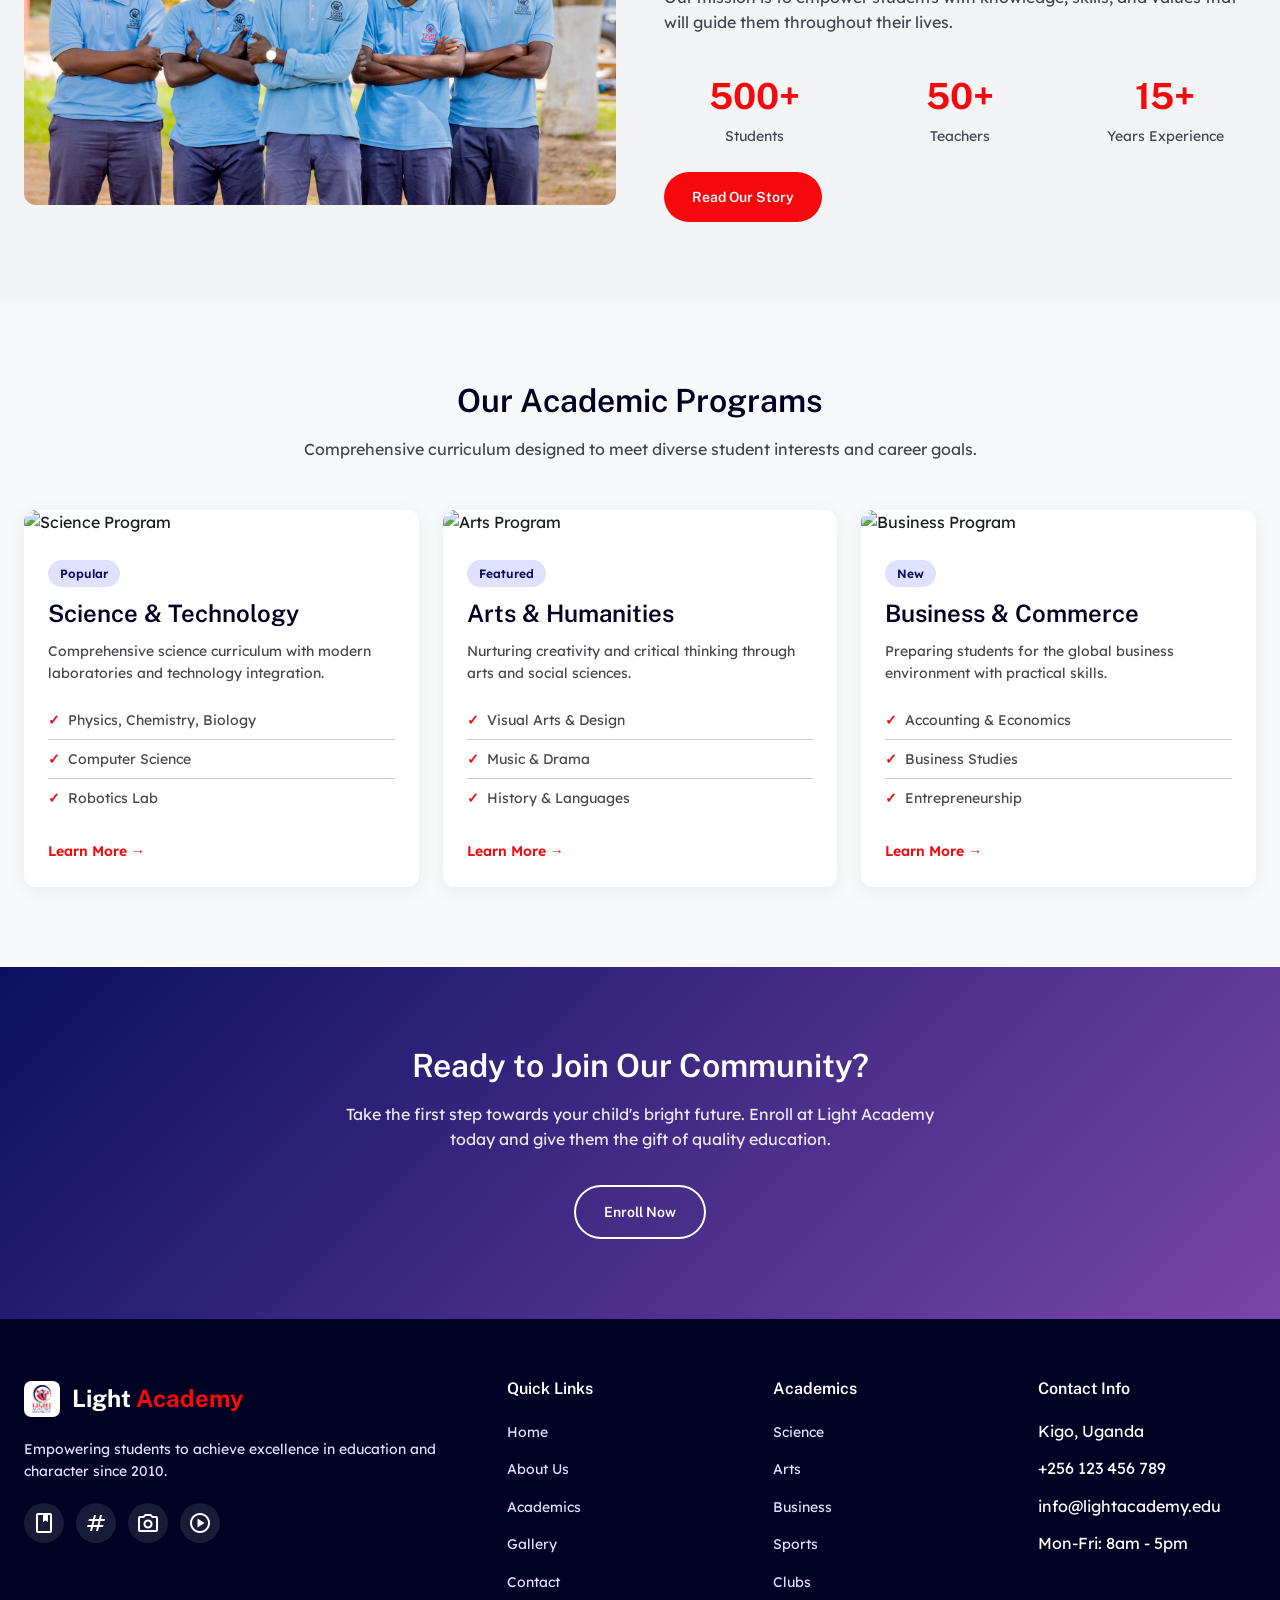
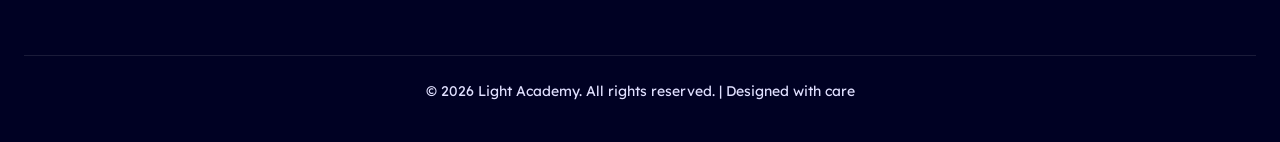
==== commit 2ffe82c7: "Home page look" ====
--- a/index.html
+++ b/index.html
@@ -9,10 +9,11 @@
     <!-- Fonts -->
     <link rel="preconnect" href="https://fonts.googleapis.com">
     <link rel="preconnect" href="https://fonts.gstatic.com" crossorigin>
+    <!-- Importing fonts and styles -->
     <link href="https://fonts.googleapis.com/css2?family=Public+Sans:wght@400;500;600;700;800;900&family=Lexend:wght@300;400;500;600&display=swap" rel="stylesheet">
     <link href="https://fonts.googleapis.com/css2?family=Material+Symbols+Outlined:wght,FILL@100..700,0..1&display=swap" rel="stylesheet">
     
-    <!-- Styles -->
+    <!-- CSS Styles -->
     <link rel="stylesheet" href="css/styles.css">
 </head>
 <body>
@@ -20,7 +21,7 @@
     <header class="header">
         <div class="header-container">
             <a href="index.html" class="logo">
-                <div class="logo-icon">LA</div>
+                <img width="36px" height="36px" src="/assets/logos/light-logo.png" alt="LOGO" />
                 <div class="logo-text">Light <span>Academy</span></div>
             </a>
             
@@ -54,7 +55,7 @@
                 </div>
             </div>
             <div class="hero-image">
-                <img src="https://images.unsplash.com/photo-1523050854058-8df90110c9f1?w=600&h=400&fit=crop" alt="Light Academy Campus">
+                <img src="/assets/images/graduation.jpeg" alt="Light Academy Campus" style="transform:rotateY(180deg)" >
             </div>
         </div>
     </section>
@@ -112,7 +113,7 @@
         <div class="container">
             <div class="about-grid">
                 <div class="about-image">
-                    <img src="https://images.unsplash.com/photo-1562774053-701939374585?w=500&h=400&fit=crop" alt="Light Academy Students">
+                    <img src="/assets/images/confident.jpeg" alt="Light Academy Students">
                 </div>
                 <div class="about-content">
                     <h2>About Light Academy</h2>
@@ -202,7 +203,7 @@
         <div class="container" style="text-align: center;">
             <h2 style="color: white; margin-bottom: 16px;">Ready to Join Our Community?</h2>
             <p style="color: rgba(255,255,255,0.9); max-width: 600px; margin: 0 auto 32px;">Take the first step towards your child's bright future. Enroll at Light Academy today and give them the gift of quality education.</p>
-            <a href="contact.html" class="btn btn-secondary" style="border-color: white; color: white;">Enroll Now</a>
+            <a href="contact.html" class="btn btn-secondary">Enroll Now</a>
         </div>
     </section>
 
@@ -211,13 +212,13 @@
         <div class="footer-grid">
             <div class="footer-brand">
                 <div class="logo">
-                    <div class="logo-icon">LA</div>
+                    <img width="36px" height="36px" style="background-color: white; border-radius: 20%; padding: 4px;" src="/assets/logos/light-logo.png" alt="LOGO" />
                     <div class="logo-text">Light <span>Academy</span></div>
                 </div>
                 <p>Empowering students to achieve excellence in education and character since 2010.</p>
                 <div class="social-links">
-                    <a href="#" class="social-link" aria-label="Facebook">
-                        <span class="material-symbols-outlined">facebook</span>
+                    <a href="#" class="social-link" aria-label="Blog">
+                        <span class="material-symbols-outlined">book</span>
                     </a>
                     <a href="#" class="social-link" aria-label="Twitter">
                         <span class="material-symbols-outlined">tag</span>
--- a/css/styles.css
+++ b/css/styles.css
@@ -6,17 +6,17 @@
 :root {
     /* Colors from your UI */
     --primary: #000123;
-    --primary-container: #0a115f;
+    --primary-container: #f79091;
     --primary-fixed: #e0e0ff;
     --on-primary: #ffffff;
     --on-primary-fixed: #070d5d;
     --on-primary-container: #787fcd;
     
-    --secondary: #7945ab;
-    --secondary-container: #ca93ff;
+    --secondary: #f6090c;
+    --secondary-container: #fa9698;
     --secondary-fixed: #f0dbff;
     --on-secondary: #ffffff;
-    --on-secondary-container: #582289;
+    --on-secondary-container: #d1080c;
     
     --tertiary: #130000;
     --tertiary-container: #460000;
@@ -208,7 +208,7 @@
     min-height: 600px;
     display: flex;
     align-items: center;
-    background: linear-gradient(135deg, var(--primary-container) 0%, var(--primary) 100%);
+    background: linear-gradient(-30deg, var(--on-primary-container) 0%,var(--primary) 30% , var(--primary) 100%);
     overflow: hidden;
 }
 
@@ -337,7 +337,7 @@
    ======================================== */
 .cards-grid {
     display: grid;
-    grid-template-columns: repeat(auto-fit, minmax(300px, 1fr));
+    grid-template-columns: repeat(auto-fit, minmax(250px, 1fr));
     gap: 24px;
 }
 
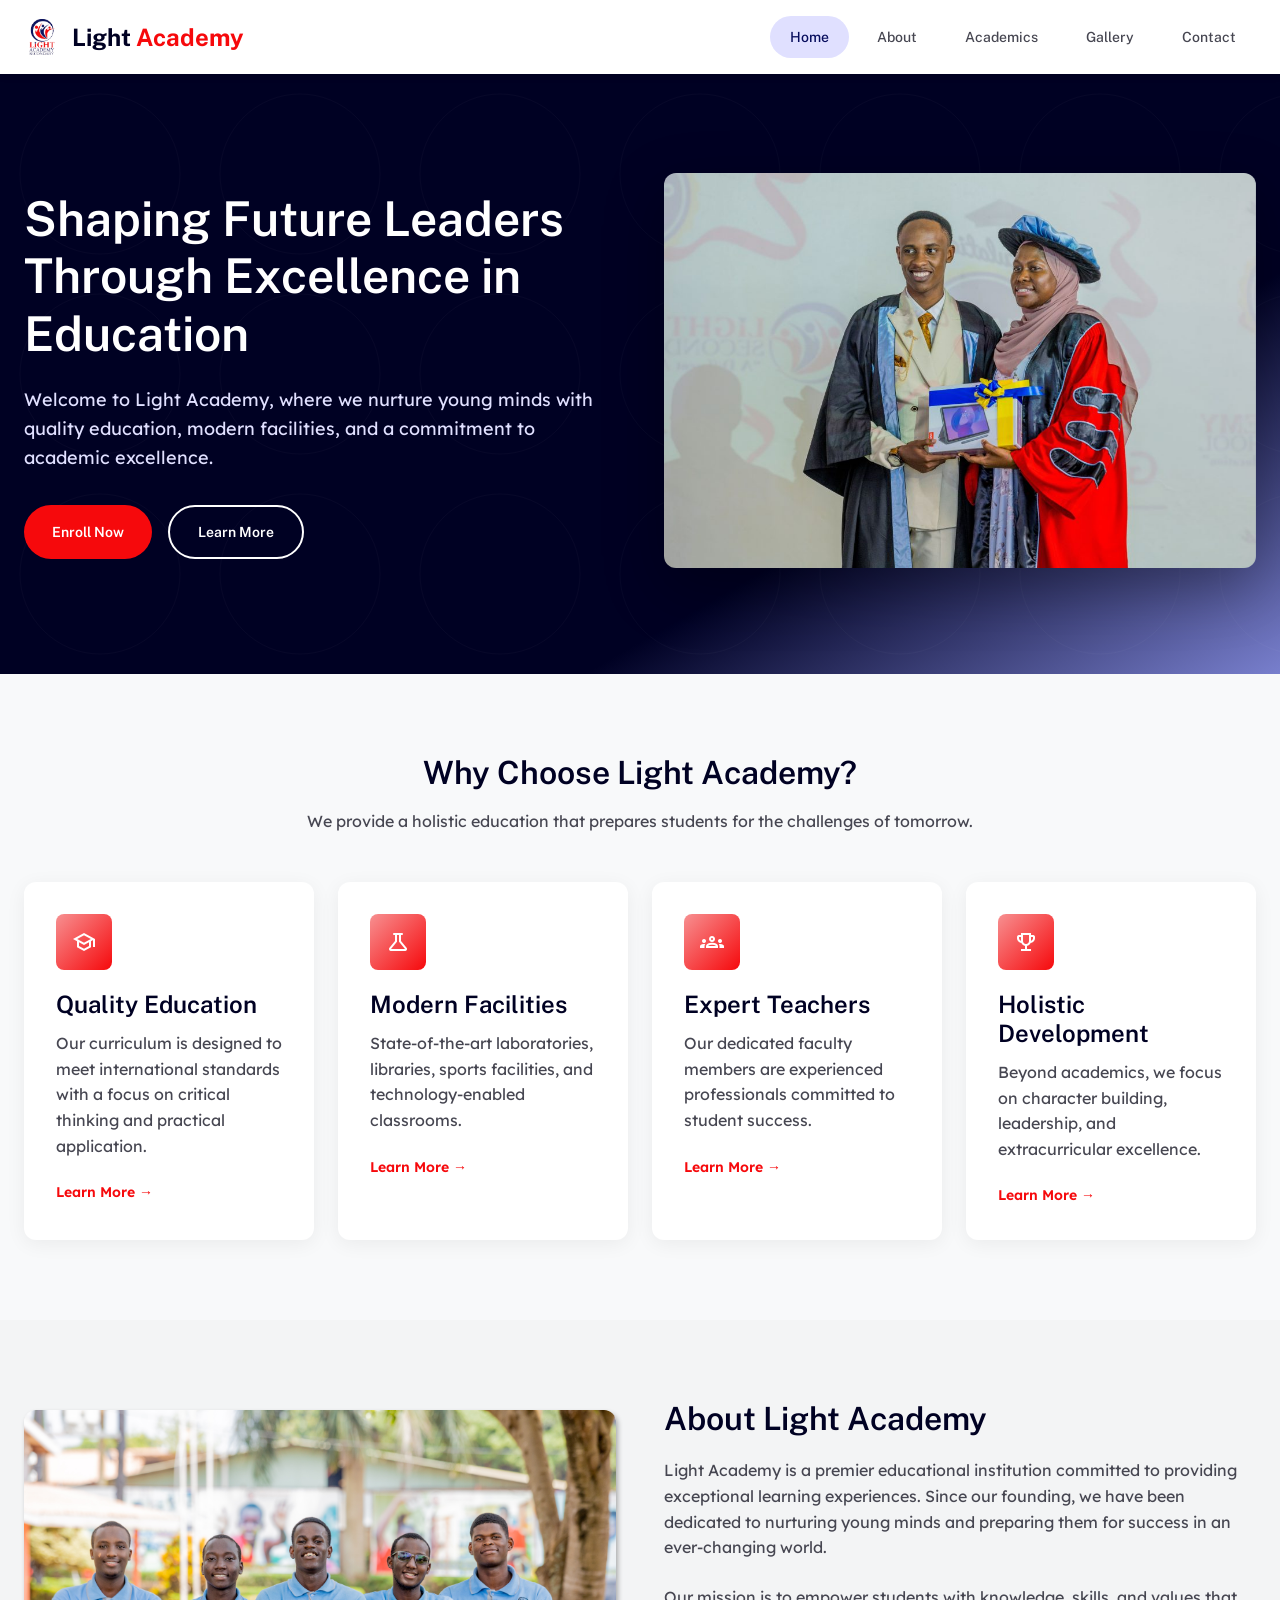
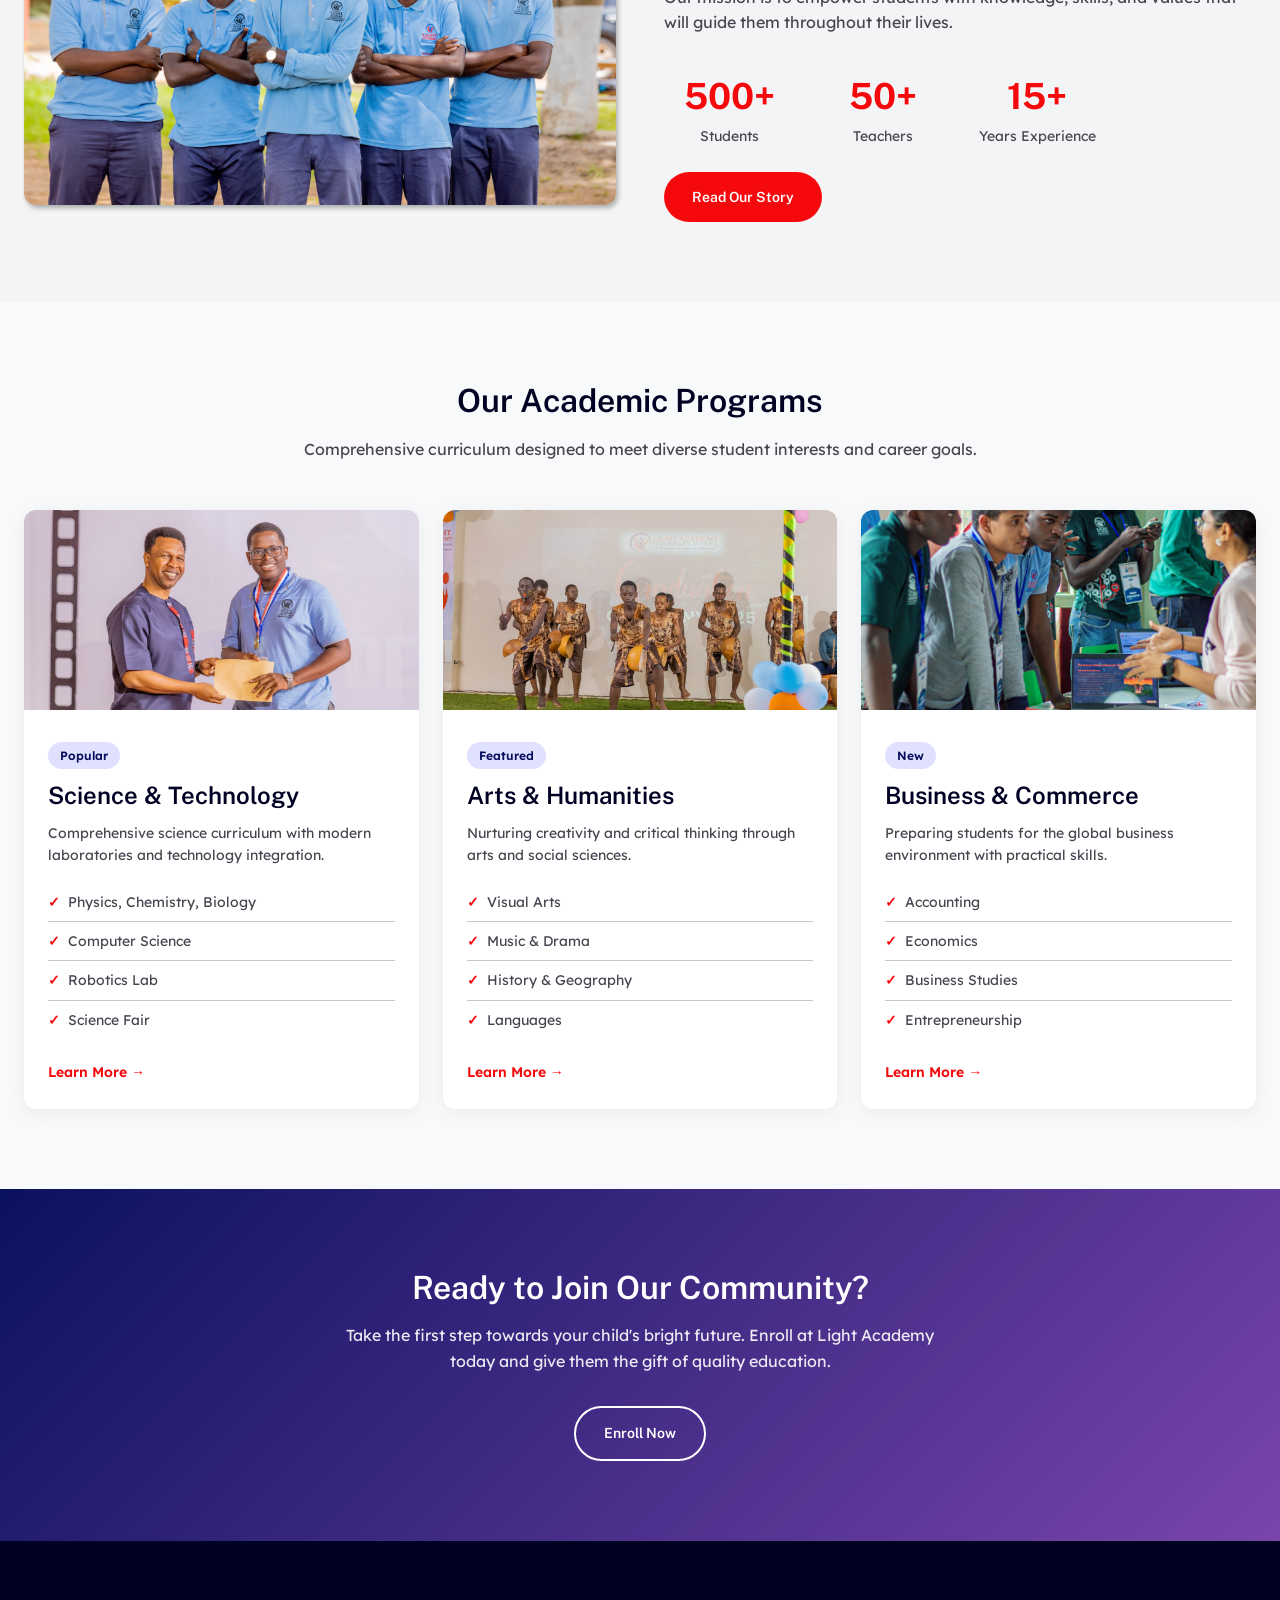
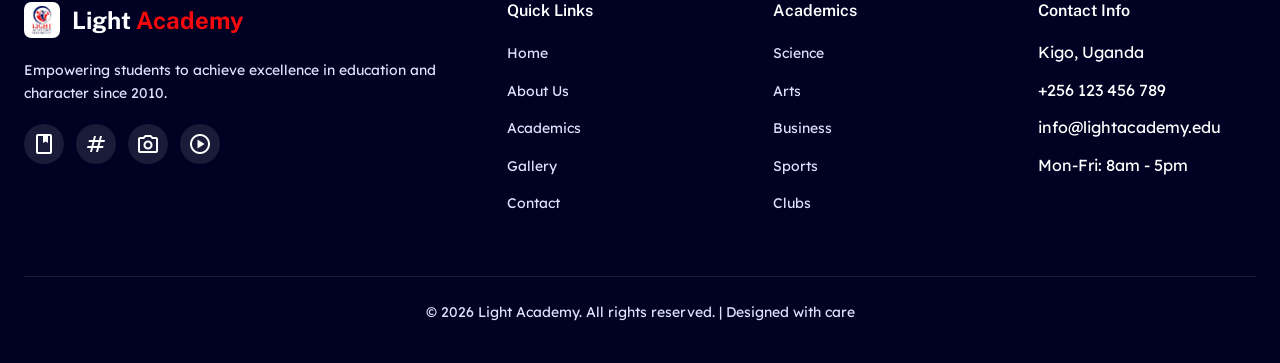
==== commit ed941295: "Gallery page + other edits" ====
--- a/index.html
+++ b/index.html
@@ -148,52 +148,8 @@
                 <h2>Our Academic Programs</h2>
                 <p>Comprehensive curriculum designed to meet diverse student interests and career goals.</p>
             </div>
-            
-            <div class="programs-grid">
-                <div class="program-card">
-                    <img src="https://images.unsplash.com/photo-1532094349884-543bc11b234d?w=400&h=200&fit=crop" alt="Science Program" class="program-image">
-                    <div class="program-content">
-                        <span class="program-tag">Popular</span>
-                        <h3>Science & Technology</h3>
-                        <p>Comprehensive science curriculum with modern laboratories and technology integration.</p>
-                        <ul class="program-features">
-                            <li>Physics, Chemistry, Biology</li>
-                            <li>Computer Science</li>
-                            <li>Robotics Lab</li>
-                        </ul>
-                        <a href="academics.html" class="card-link">Learn More →</a>
-                    </div>
-                </div>
-                
-                <div class="program-card">
-                    <img src="https://images.unsplash.com/photo-1460661419201-fd4cecdf8a8b?w=400&h=200&fit=crop" alt="Arts Program" class="program-image">
-                    <div class="program-content">
-                        <span class="program-tag">Featured</span>
-                        <h3>Arts & Humanities</h3>
-                        <p>Nurturing creativity and critical thinking through arts and social sciences.</p>
-                        <ul class="program-features">
-                            <li>Visual Arts & Design</li>
-                            <li>Music & Drama</li>
-                            <li>History & Languages</li>
-                        </ul>
-                        <a href="academics.html" class="card-link">Learn More →</a>
-                    </div>
-                </div>
-                
-                <div class="program-card">
-                    <img src="https://images.unsplash.com/photo-1554224155-6726b3ff858f?w=400&h=200&fit=crop" alt="Business Program" class="program-image">
-                    <div class="program-content">
-                        <span class="program-tag">New</span>
-                        <h3>Business & Commerce</h3>
-                        <p>Preparing students for the global business environment with practical skills.</p>
-                        <ul class="program-features">
-                            <li>Accounting & Economics</li>
-                            <li>Business Studies</li>
-                            <li>Entrepreneurship</li>
-                        </ul>
-                        <a href="academics.html" class="card-link">Learn More →</a>
-                    </div>
-                </div>
+            <div class="programs-grid" id="programsContainer">
+                <!-- Program cards will be dynamically inserted here by JavaScript -->
             </div>
         </div>
     </section>
--- a/css/styles.css
+++ b/css/styles.css
@@ -1,10 +1,6 @@
-/* ========================================
-   LIGHT ACADEMY - Main Stylesheet
-   ======================================== */
-
-/* CSS Variables - Based on your design system */
+
+/* CSS Variables */
 :root {
-    /* Colors from your UI */
     --primary: #000123;
     --primary-container: #f79091;
     --primary-fixed: #e0e0ff;
@@ -105,9 +101,7 @@
     transition: color 0.3s ease;
 }
 
-/* ========================================
-   HEADER & NAVIGATION
-   ======================================== */
+/* HEADER & NAVIGATION */
 .header {
     background-color: var(--surface-lowest);
     box-shadow: 0 2px 8px rgba(0, 0, 0, 0.08);
@@ -200,9 +194,7 @@
     transition: all 0.3s ease;
 }
 
-/* ========================================
-   HERO SECTION
-   ======================================== */
+/* HERO SECTION */
 .hero {
     position: relative;
     min-height: 600px;
@@ -304,9 +296,7 @@
     color: var(--primary);
 }
 
-/* ========================================
-   SECTIONS
-   ======================================== */
+/* SECTIONS */
 .section {
     padding: 80px 24px;
 }
@@ -332,9 +322,7 @@
     margin: 0 auto;
 }
 
-/* ========================================
-   CARDS
-   ======================================== */
+/* CARDS */
 .cards-grid {
     display: grid;
     grid-template-columns: repeat(auto-fit, minmax(250px, 1fr));
@@ -390,9 +378,17 @@
     gap: 12px;
 }
 
-/* ========================================
-   ABOUT SECTION
-   ======================================== */
+/* ABOUT SECTION */
+.other-hero-bg-img {
+    position: absolute;
+    top: 0;
+    left: 0;
+    right: 0;
+    bottom: 0;
+    background: url('/assets/images/hostel.jpg') center/cover no-repeat;
+    opacity: 0.3;
+}
+
 .about-section {
     background-color: var(--surface-container-low);
 }
@@ -411,6 +407,7 @@
 .about-image img {
     width: 100%;
     border-radius: var(--radius-lg);
+    box-shadow: 2px 3px 5px rgba(0, 0, 0, 0.3);
 }
 
 .about-image::after {
@@ -420,8 +417,9 @@
     left: 20px;
     right: -20px;
     bottom: -20px;
-    border: 3px solid var(--secondary);
+    border: 3px solid var(--secondary-container);
     border-radius: var(--radius-lg);
+    background-color: var(--secondary-container);
     z-index: -1;
 }
 
@@ -437,7 +435,7 @@
 
 .stats-grid {
     display: grid;
-    grid-template-columns: repeat(3, 1fr);
+    grid-template-columns: repeat(4, 1fr);
     gap: 24px;
     margin-top: 32px;
 }
@@ -458,9 +456,7 @@
     color: var(--on-surface-variant);
 }
 
-/* ========================================
-   ACADEMICS / PROGRAMS
-   ======================================== */
+/* ACADEMICS / PROGRAMS */
 .programs-grid {
     display: grid;
     grid-template-columns: repeat(auto-fit, minmax(350px, 1fr));
@@ -537,9 +533,7 @@
     font-weight: 700;
 }
 
-/* ========================================
-   GALLERY
-   ======================================== */
+/* GALLERY */
 .gallery-grid {
     display: grid;
     grid-template-columns: repeat(auto-fill, minmax(280px, 1fr));
@@ -662,9 +656,7 @@
     transform: scale(1.2);
 }
 
-/* ========================================
-   CONTACT / REGISTRATION FORM
-   ======================================== */
+/* CONTACT / REGISTRATION FORM */
 .contact-section {
     background-color: var(--surface-container-low);
 }
@@ -843,9 +835,7 @@
     display: block;
 }
 
-/* ========================================
-   FOOTER
-   ======================================== */
+/* FOOTER */
 .footer {
     background-color: var(--primary);
     color: white;
@@ -928,9 +918,7 @@
     font-size: 14px;
 }
 
-/* ========================================
-   ANIMATIONS
-   ======================================== */
+/* ANIMATIONS */
 @keyframes fadeInUp {
     from {
         opacity: 0;
@@ -958,9 +946,7 @@
     to { opacity: 1; }
 }
 
-/* ========================================
-   RESPONSIVE DESIGN
-   ======================================== */
+/* RESPONSIVE DESIGN */
 @media (max-width: 1024px) {
     .hero-content {
         grid-template-columns: 1fr;
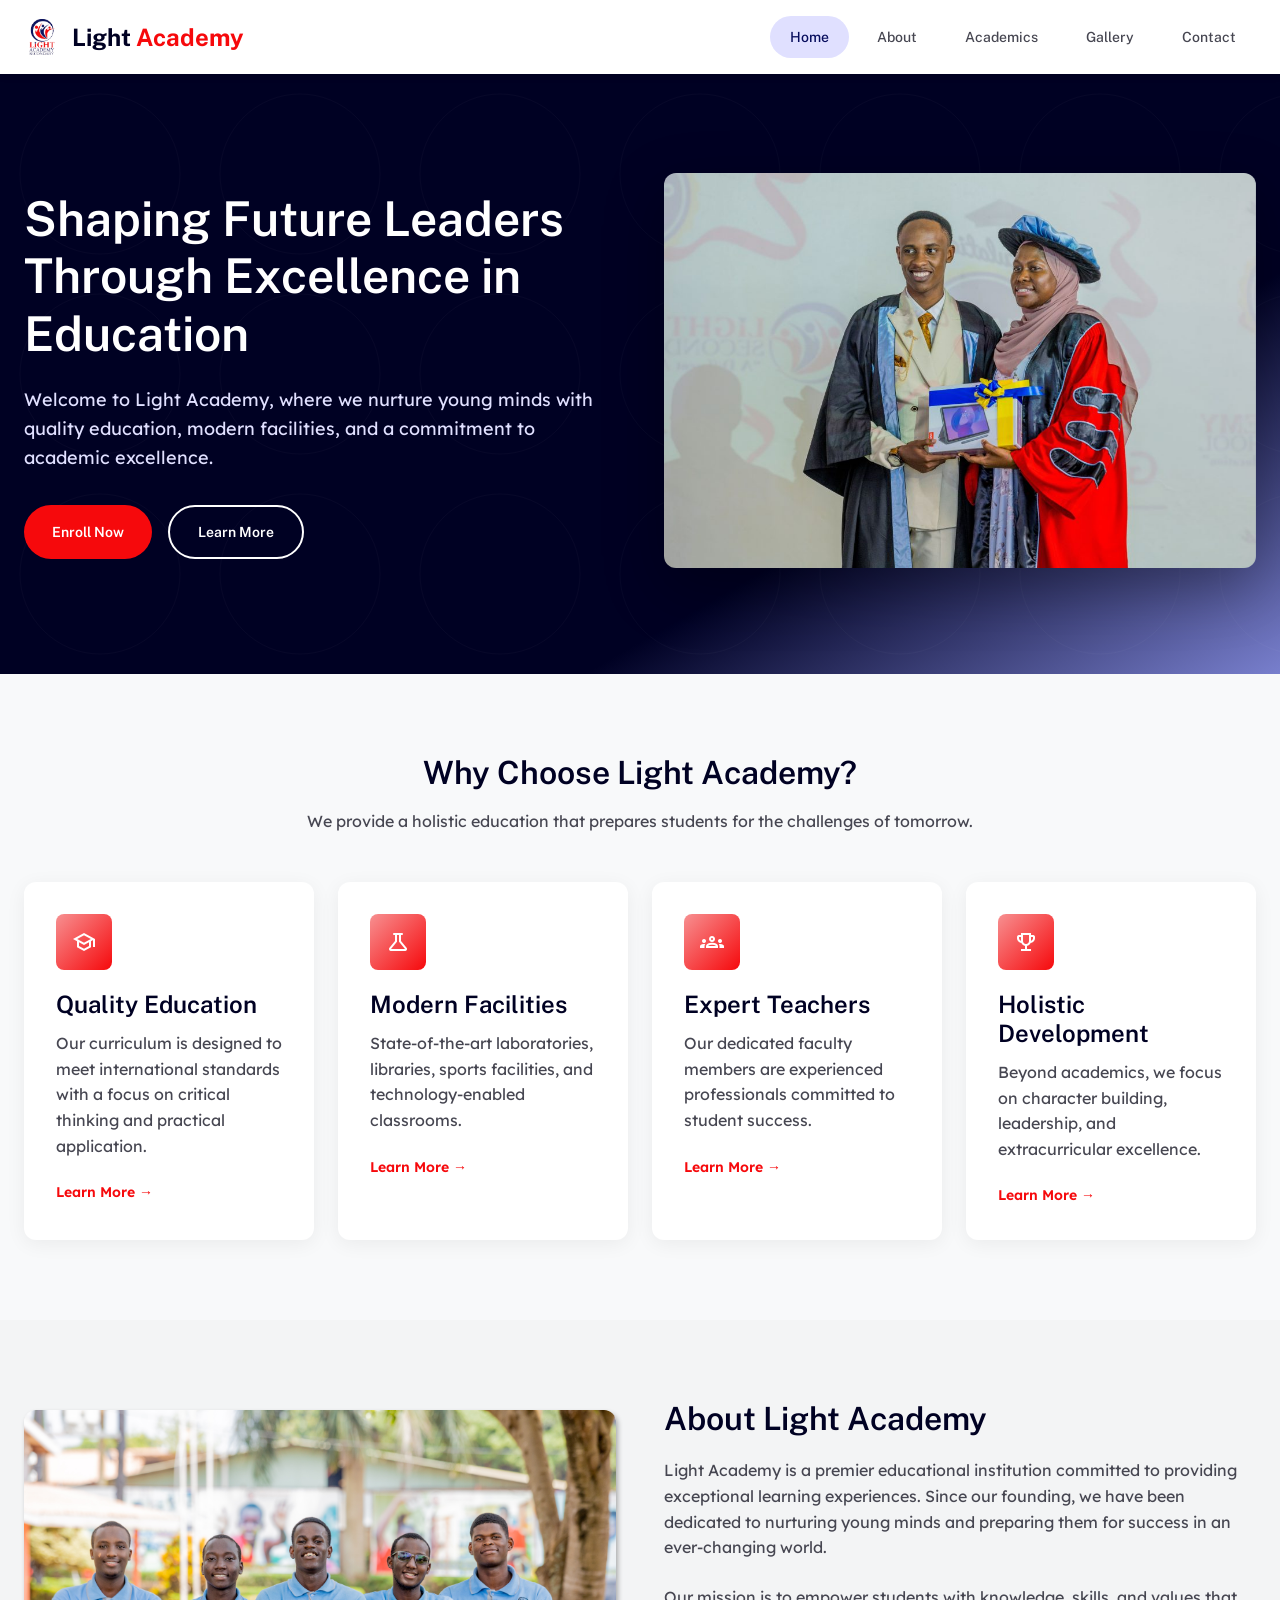
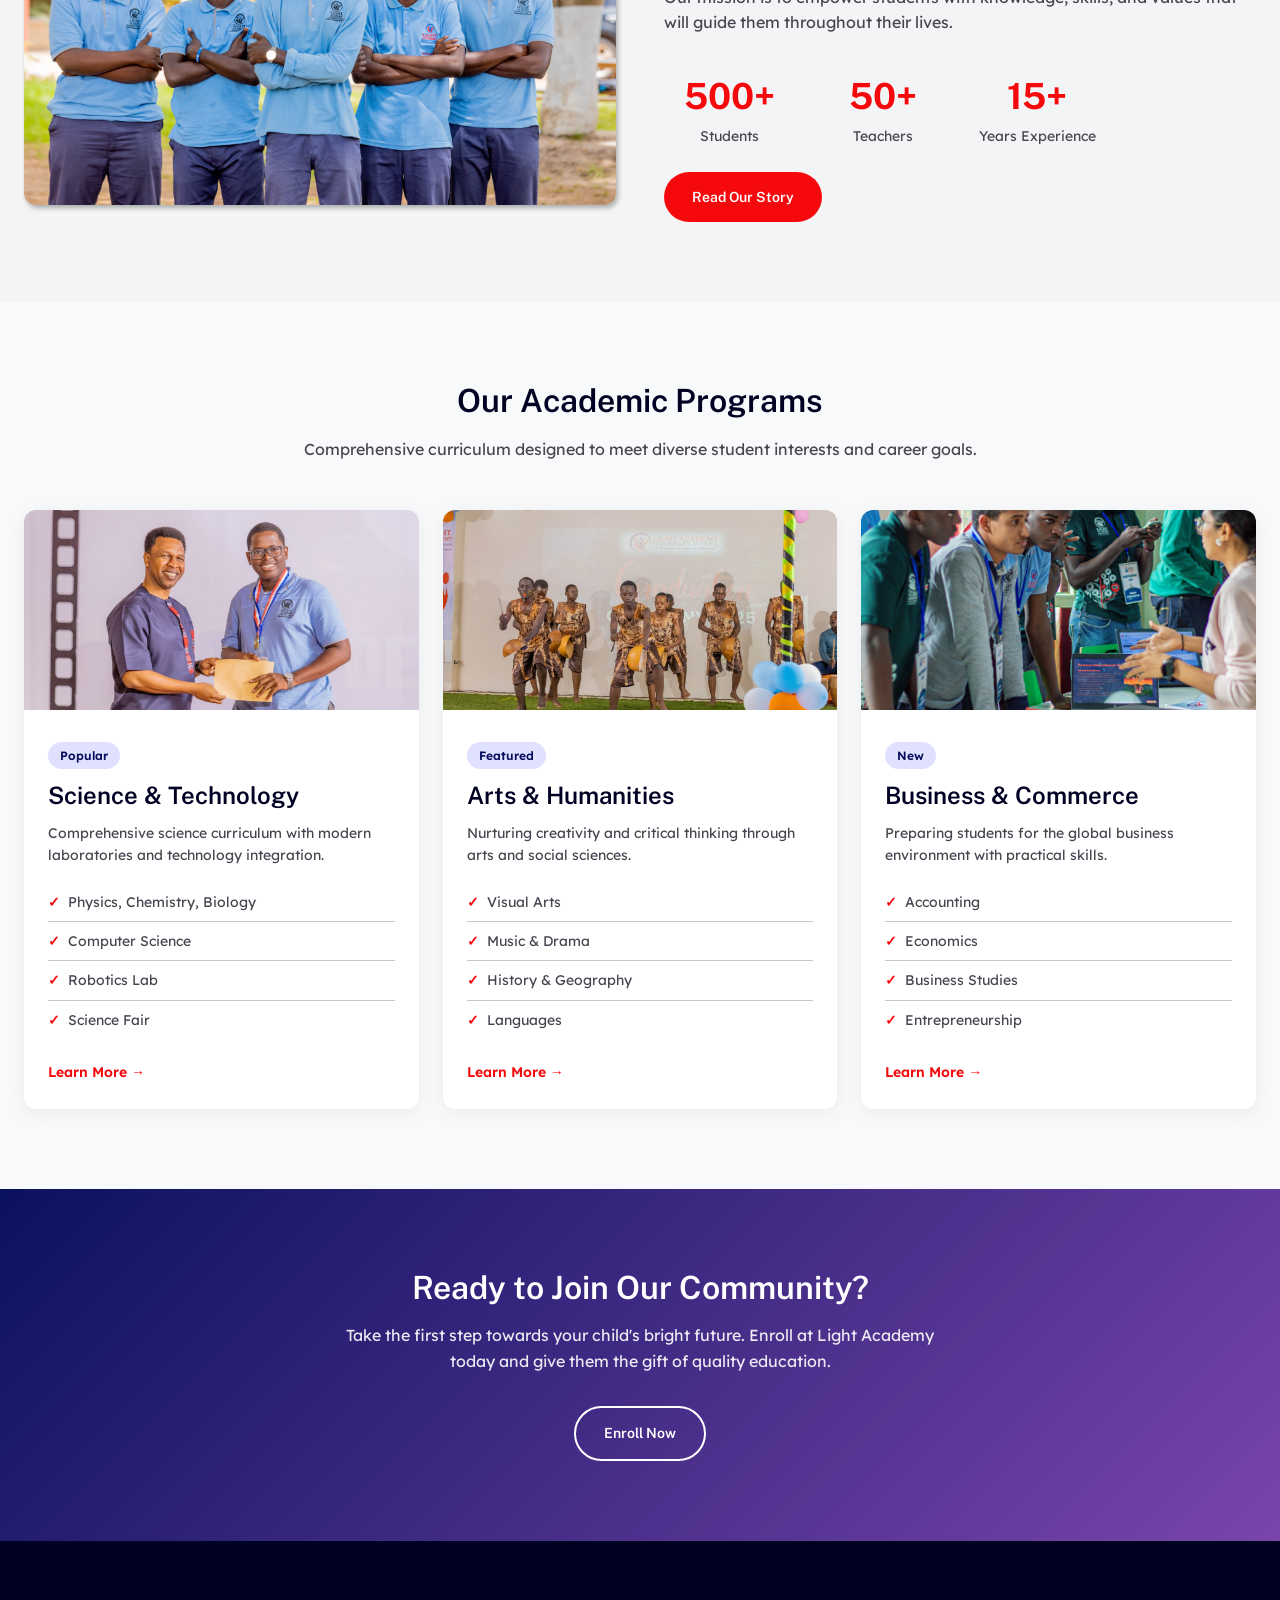
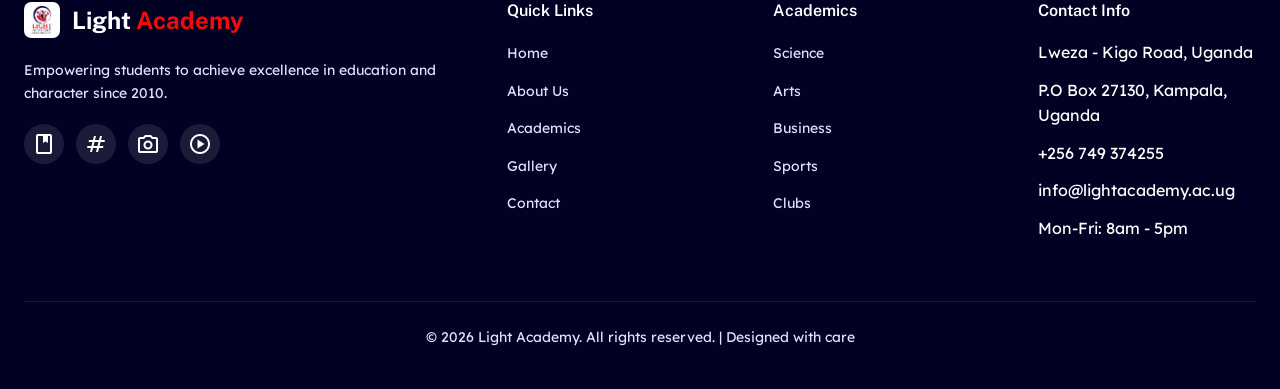
==== commit 957ae3a1: "favicon + footer contact info" ====
--- a/index.html
+++ b/index.html
@@ -13,6 +13,8 @@
     <link href="https://fonts.googleapis.com/css2?family=Public+Sans:wght@400;500;600;700;800;900&family=Lexend:wght@300;400;500;600&display=swap" rel="stylesheet">
     <link href="https://fonts.googleapis.com/css2?family=Material+Symbols+Outlined:wght,FILL@100..700,0..1&display=swap" rel="stylesheet">
     
+    <!-- Favicon -->
+    <link rel="icon" href="./assets/logos/light-logo.png" type="image/x-icon">
     <!-- CSS Styles -->
     <link rel="stylesheet" href="css/styles.css">
 </head>
@@ -21,7 +23,7 @@
     <header class="header">
         <div class="header-container">
             <a href="index.html" class="logo">
-                <img width="36px" height="36px" src="/assets/logos/light-logo.png" alt="LOGO" />
+                <img width="36px" height="36px" src="./assets/logos/light-logo.png" alt="LOGO" />
                 <div class="logo-text">Light <span>Academy</span></div>
             </a>
             
@@ -55,7 +57,7 @@
                 </div>
             </div>
             <div class="hero-image">
-                <img src="/assets/images/graduation.jpeg" alt="Light Academy Campus" style="transform:rotateY(180deg)" >
+                <img src="./assets/images/graduation.jpeg" alt="Light Academy Campus" style="transform:rotateY(180deg)" >
             </div>
         </div>
     </section>
@@ -113,7 +115,7 @@
         <div class="container">
             <div class="about-grid">
                 <div class="about-image">
-                    <img src="/assets/images/confident.jpeg" alt="Light Academy Students">
+                    <img src="./assets/images/confident.jpeg" alt="Light Academy Students">
                 </div>
                 <div class="about-content">
                     <h2>About Light Academy</h2>
@@ -168,7 +170,7 @@
         <div class="footer-grid">
             <div class="footer-brand">
                 <div class="logo">
-                    <img width="36px" height="36px" style="background-color: white; border-radius: 20%; padding: 4px;" src="/assets/logos/light-logo.png" alt="LOGO" />
+                    <img width="36px" height="36px" style="background-color: white; border-radius: 20%; padding: 4px;" src="./assets/logos/light-logo.png" alt="LOGO" />
                     <div class="logo-text">Light <span>Academy</span></div>
                 </div>
                 <p>Empowering students to achieve excellence in education and character since 2010.</p>
@@ -213,9 +215,10 @@
             <div class="footer-column">
                 <h4>Contact Info</h4>
                 <ul class="footer-links">
-                    <li>Kigo, Uganda</li>
-                    <li>+256 123 456 789</li>
-                    <li>info@lightacademy.edu</li>
+                    <li>Lweza - Kigo Road, Uganda</li>
+                    <li>P.O Box 27130, Kampala, Uganda</li>
+                    <li>+256 749 374255</li>
+                    <li>info@lightacademy.ac.ug</li>
                     <li>Mon-Fri: 8am - 5pm</li>
                 </ul>
             </div>
--- a/css/styles.css
+++ b/css/styles.css
@@ -385,7 +385,7 @@
     left: 0;
     right: 0;
     bottom: 0;
-    background: url('/assets/images/hostel.jpg') center/cover no-repeat;
+    background: url('../assets/images/hostel.jpg') center/cover no-repeat;
     opacity: 0.3;
 }
 
